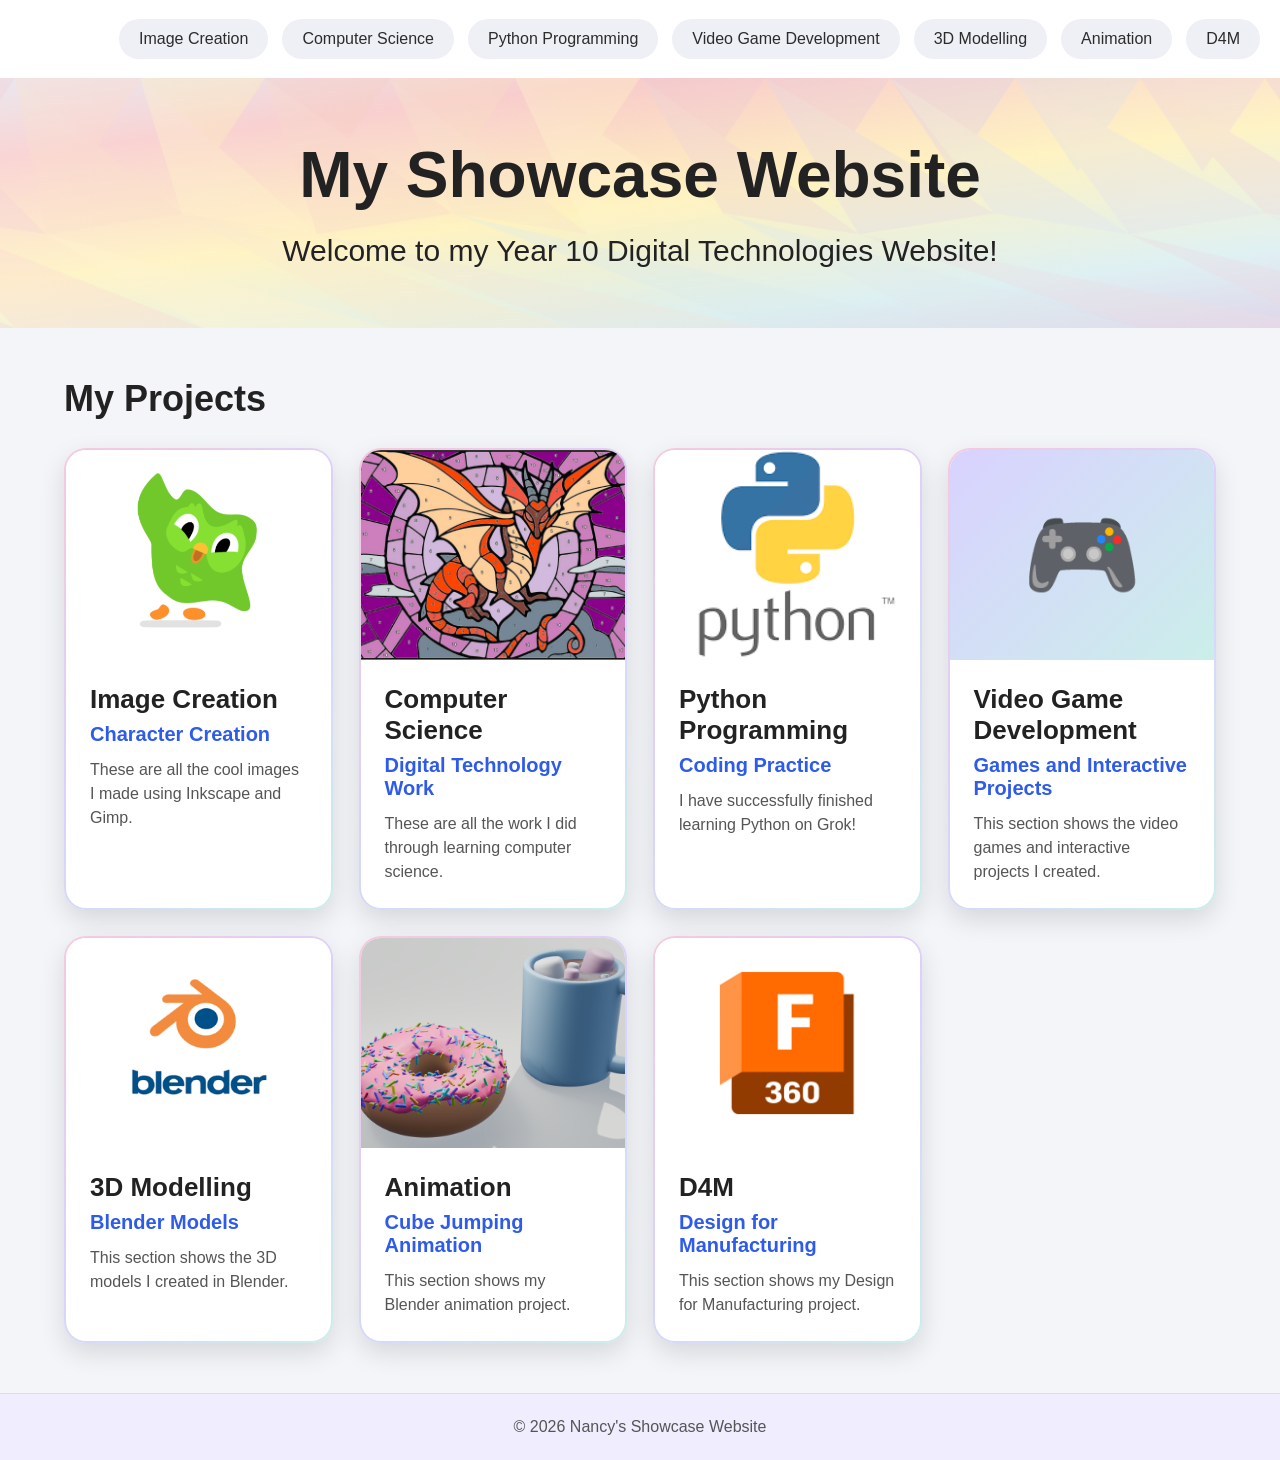
==== index.html @ dcf80131 "Add video game development section" ====
<!DOCTYPE html>
<html lang="en">
<head>
  <meta charset="UTF-8" />
  <meta name="viewport" content="width=device-width, initial-scale=1.0" />
  <title>Nancy's Showcase Website</title>
  <link rel="stylesheet" href="style.css?v=20260922-2" />
</head>
<body>

<header class="site-header">
  <a class="logo" href="index.html"> </a>

  <nav class="navbar" id="navbar"></nav>
</header>

<section class="hero">
  <h1>My Showcase Website</h1>
  <p>Welcome to my Year 10 Digital Technologies Website!</p>
</section>

<main class="container">
  <h2>My Projects</h2>

  <section class="showcase-grid" id="showcaseGrid"></section>
</main>

<footer>
  <p>© 2026 Nancy's Showcase Website</p>
</footer>

<script src="data.js?v=20260922-2"></script>
<script src="script.js?v=20260922-2"></script>
</body>
</html>
---- style.css ----
* {
  margin: 0;
  padding: 0;
  box-sizing: border-box;
}

body {
  font-family: Arial, "Microsoft YaHei", sans-serif;
  background: #f3f5f9;
  color: #222;
}

/* Header */
.site-header {
  height: 78px;
  background: white;
  padding: 0 36px;
  display: flex;
  align-items: center;
  justify-content: space-between;
}

.logo {
  text-decoration: none;
  font-size: 32px;
  font-weight: 800;
  color: #2f5bea;
}

.site-header {
  display: flex;
  justify-content: flex-end;
  padding: 20px;
}

.navbar {
  display: flex;
  flex-wrap: wrap;
  gap: 14px;
  justify-content: flex-end;
}

.navbar a {
  text-decoration: none;
  color: #2c2c2c;
  background: #eef0f6;
  border: 2px solid transparent;

  padding: 9px 18px;
  border-radius: 30px;

  font-size: 16px;
  font-weight: 500;
  transition: 0.3s;
  white-space: nowrap;
}

.navbar a:hover {
  background: #f0edff;
  color: #2c2c2c;
}

.navbar a[href="index.html"] {
  background:
    linear-gradient(white, white) padding-box,
    linear-gradient(90deg, #f7c8dc, #fff3b5, #cbeeea, #d9d2ff) border-box;
  border: 2px solid transparent;
}

.navbar a[href="index.html"]:hover {
  background:
    linear-gradient(#f0edff, #f0edff) padding-box,
    linear-gradient(90deg, #f7c8dc, #fff3b5, #cbeeea, #d9d2ff) border-box;
}

/* Hero */
.hero {
  padding: 60px 20px;   /* 上下缩小 */
  background-image: url("images/Website Header.png");
  background-size: cover;
  background-position: center;

  display: flex;
  flex-direction: column;
  justify-content: center;
  align-items: center;
}

.hero h1 {
  font-size: 64px;
  margin-bottom: 22px;
}

.hero p {
  font-size: 30px;
}

/* Home */
.container {
  width: 90%;
  max-width: 1200px;
  margin: 50px auto;
}

.container h2 {
  font-size: 36px;
  margin-bottom: 28px;
}

.showcase-grid {
  display: grid;
  grid-template-columns: repeat(auto-fit, minmax(260px, 1fr));
  gap: 26px;
}

.showcase-card {
  background:
    linear-gradient(white, white) padding-box,
    linear-gradient(135deg, #f6c9dd, #d9d2ff, #cbeeea) border-box;
  border: 2px solid transparent;
  border-radius: 22px;
  overflow: hidden;
  text-decoration: none;
  color: #222;
  box-shadow: 0 10px 26px rgba(0,0,0,0.12);
  transition: 0.3s;
}

.showcase-card:hover {
  transform: translateY(-8px);
}

.card-image {
  height: 210px;
  overflow: hidden;
  background: #ddd;
}

.card-image img {
  width: 100%;
  height: 100%;
  object-fit: cover;
}

.card-icon {
  font-size: 96px;
  line-height: 1;
}

.project-video-game-development .card-image {
  background: linear-gradient(135deg, #d9d2ff, #cbeeea);
  display: flex;
  align-items: center;
  justify-content: center;
}

.project-3d-modelling .card-image,
.project-design-for-manufacturing .card-image {
  background: white;
  padding: 26px;
}

.project-3d-modelling .card-image img,
.project-design-for-manufacturing .card-image img {
  object-fit: contain;
}

.card-content {
  padding: 24px;
}

.card-content h3 {
  font-size: 26px;
  margin-bottom: 8px;
}

.card-content h4 {
  color: #2f5bea;
  font-size: 20px;
  margin-bottom: 12px;
}

.card-content p {
  font-size: 16px;
  line-height: 1.5;
  color: #555;
}

/* Detail page */
.detail-container {
  width: 90%;
  max-width: 1200px;
  margin: 42px auto;
}

/* 图片在上 文字在下 卡片 */

.detail-vertical-card {
  max-width: 700px;
  margin: 30px auto;
  border-radius: 24px;
  overflow: hidden;
  background: white;
  box-shadow: 0 10px 28px rgba(0,0,0,0.12);
}

.detail-top-image {
  height: 260px;
  background: #f3f4f6;
  display: flex;
  align-items: center;
  justify-content: center;
}

.detail-top-image img,
.detail-top-image video,
.detail-top-image iframe {
  width: 100%;
  height: 100%;
  object-fit: contain;
}

.detail-top-image iframe {
  border: 0;
}

.project-notice {
  box-sizing: border-box;
  width: 100%;
  height: 100%;
  padding: 30px;
  background: linear-gradient(135deg, #d9d2ff, #cbeeea);
  display: flex;
  flex-direction: column;
  align-items: center;
  justify-content: center;
  gap: 16px;
  text-align: center;
}

.project-notice-icon {
  font-size: 64px;
}

.project-notice p {
  max-width: 430px;
  margin: 0;
  color: #333;
  font-size: 18px;
  line-height: 1.5;
}

.detail-top-image video {
  background: #000;
}

.project-3d-modelling .detail-top-image img {
  object-fit: cover;
}

.detail-bottom-text {
  padding: 30px;
}

.detail-bottom-text h2 {
  font-size: 28px;
  margin-bottom: 8px;
}

.detail-bottom-text h3 {
  font-size: 20px;
  color: #2f5bea;
  margin-bottom: 12px;
}

.detail-bottom-text p {
  font-size: 16px;
  color: #555;
  line-height: 1.5;
}

.back-button {
  display: inline-block;
  padding: 12px 24px;
  background: #2f5bea;
  color: white;
  text-decoration: none;
  border-radius: 24px;
}

footer {
  text-align: center;
   background: #f0edff;
  color: #555;
  padding: 24px;
  border-top: 1px solid #ddd;
}

/* Mobile */
@media (max-width: 900px) {
  .site-header {
    height: auto;
    padding: 18px;
    flex-direction: column;
    gap: 16px;
  }

  .logo {
    font-size: 28px;
  }

  .navbar {
    justify-content: center;
  }

  .navbar a {
    font-size: 18px;
  }

  .hero h1 {
    font-size: 42px;
  }

  .hero p {
    font-size: 22px;
  }
}
.detail-page-title {
  padding: 40px;
  border-radius: 24px;
  margin-bottom: 30px;

  background-image: url("images/Website Header.png");  /* 你的banner */
  background-size: cover;
  background-position: center;
  background-repeat: no-repeat;
  backdrop-filter: blur(6px);
  box-shadow: 0 10px 28px rgba(0,0,0,0.1);
}

.detail-page-title h1 {
  font-size: 44px;
  margin-bottom: 10px;
  color: #222;
}

.detail-page-title p {
  font-size: 20px;
  color: #555;
  line-height: 1.5;
}
.detail-grid {
  display: grid;
  grid-template-columns: repeat(auto-fit, minmax(280px, 1fr));
  gap: 26px;
  margin-top: 30px;
}
.detail-vertical-card {
  width: 100%;
}
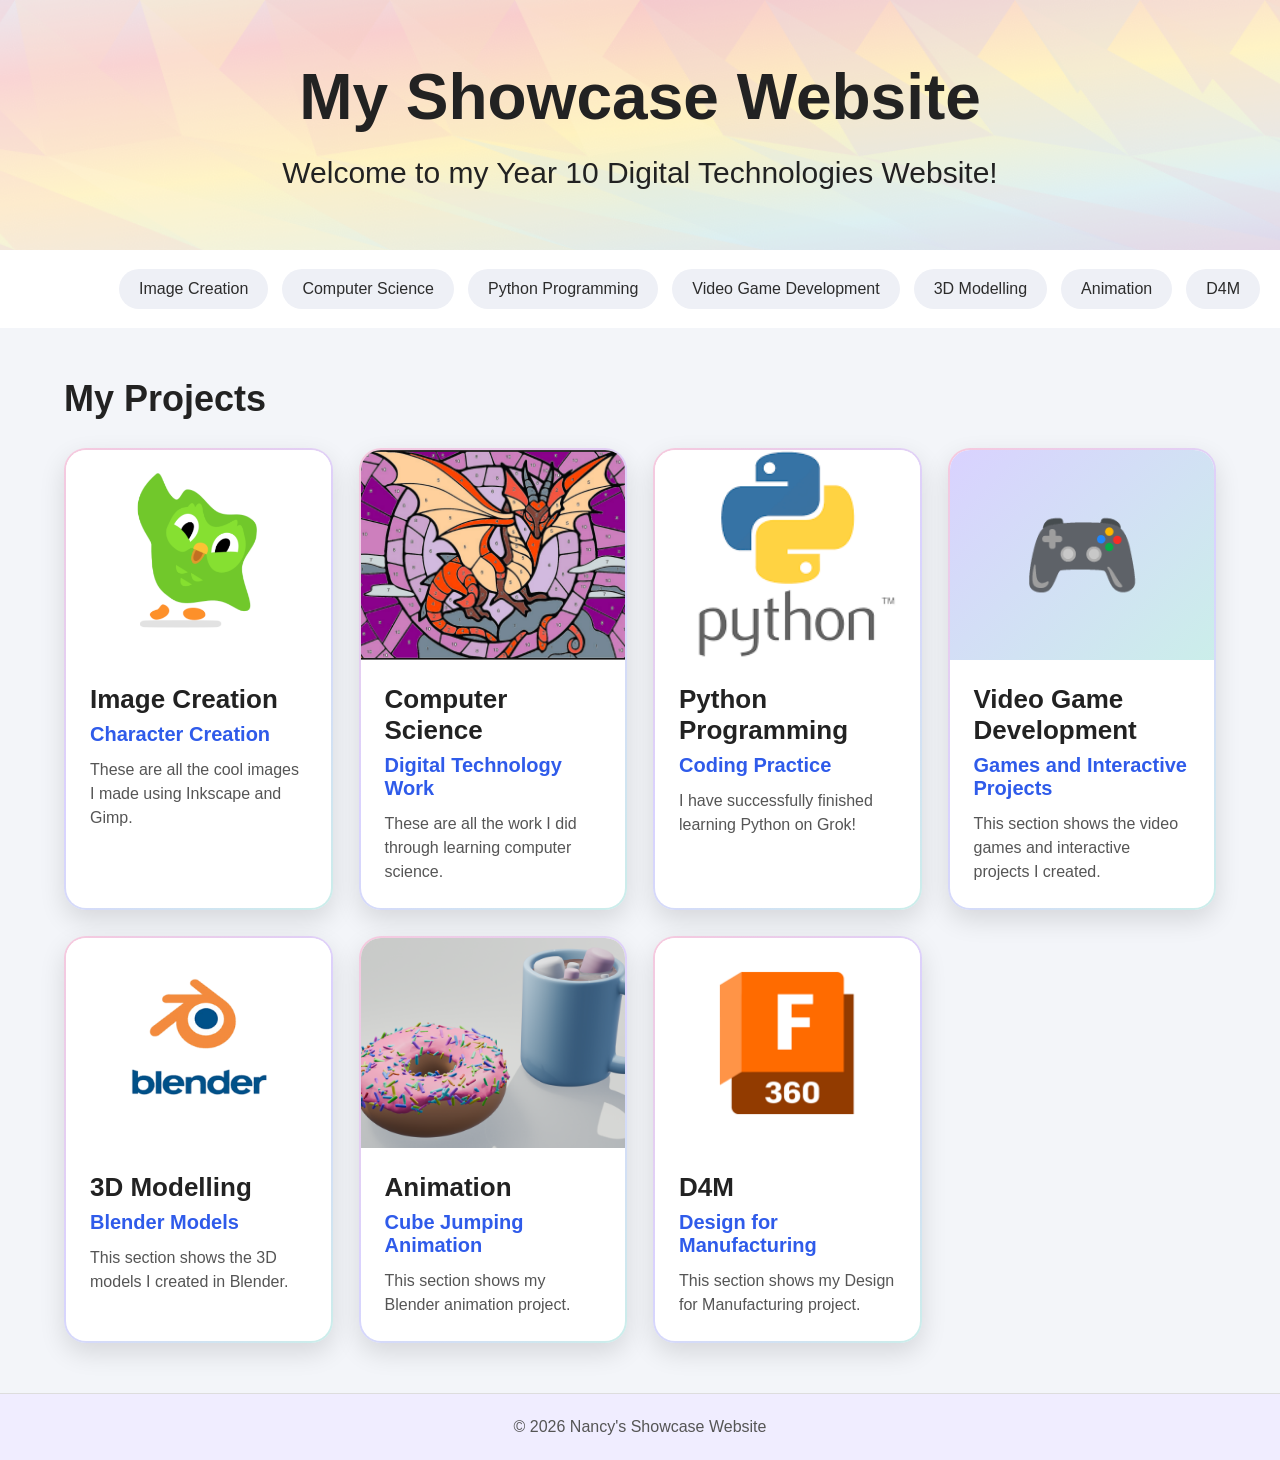
==== commit b05486f1: "Move homepage header above navigation" ====
--- a/index.html
+++ b/index.html
@@ -4,20 +4,20 @@
   <meta charset="UTF-8" />
   <meta name="viewport" content="width=device-width, initial-scale=1.0" />
   <title>Nancy's Showcase Website</title>
-  <link rel="stylesheet" href="style.css?v=20260922-2" />
+  <link rel="stylesheet" href="style.css?v=20260922-3" />
 </head>
 <body>
+
+<section class="hero">
+  <h1>My Showcase Website</h1>
+  <p>Welcome to my Year 10 Digital Technologies Website!</p>
+</section>
 
 <header class="site-header">
   <a class="logo" href="index.html"> </a>
 
   <nav class="navbar" id="navbar"></nav>
 </header>
-
-<section class="hero">
-  <h1>My Showcase Website</h1>
-  <p>Welcome to my Year 10 Digital Technologies Website!</p>
-</section>
 
 <main class="container">
   <h2>My Projects</h2>
@@ -29,7 +29,7 @@
   <p>© 2026 Nancy's Showcase Website</p>
 </footer>
 
-<script src="data.js?v=20260922-2"></script>
-<script src="script.js?v=20260922-2"></script>
+<script src="data.js?v=20260922-3"></script>
+<script src="script.js?v=20260922-3"></script>
 </body>
 </html>
--- a/style.css
+++ b/style.css
@@ -279,6 +279,23 @@
   line-height: 1.5;
 }
 
+.project-link {
+  display: inline-block;
+  margin-top: 16px;
+  padding: 11px 20px;
+  border-radius: 999px;
+  background: #fa5c5c;
+  color: white;
+  font-weight: 700;
+  text-decoration: none;
+  transition: transform 0.2s ease, box-shadow 0.2s ease;
+}
+
+.project-link:hover {
+  transform: translateY(-2px);
+  box-shadow: 0 8px 18px rgba(250, 92, 92, 0.28);
+}
+
 .back-button {
   display: inline-block;
   padding: 12px 24px;
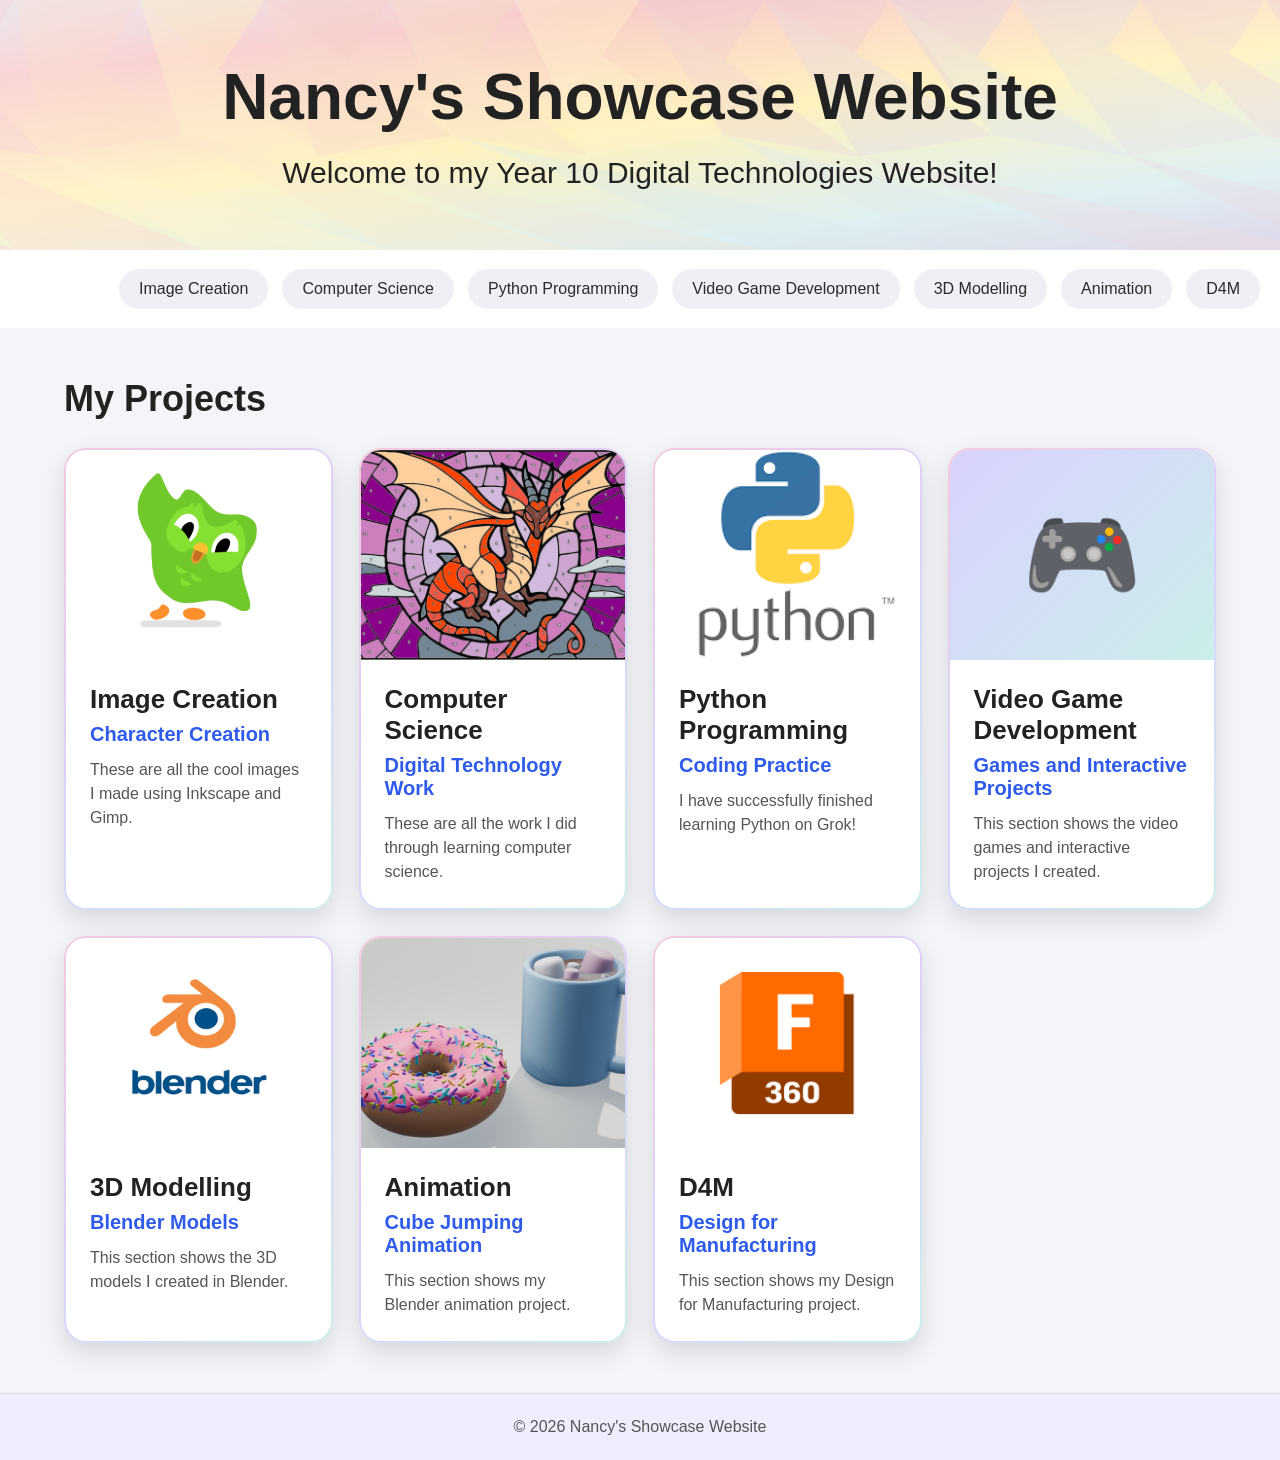
==== commit a96f200e: "Rename showcase website header" ====
--- a/index.html
+++ b/index.html
@@ -9,7 +9,7 @@
 <body>
 
 <section class="hero">
-  <h1>My Showcase Website</h1>
+  <h1>Nancy's Showcase Website</h1>
   <p>Welcome to my Year 10 Digital Technologies Website!</p>
 </section>
 
@@ -30,6 +30,6 @@
 </footer>
 
 <script src="data.js?v=20260922-3"></script>
-<script src="script.js?v=20260922-3"></script>
+<script src="script.js?v=20260924-1"></script>
 </body>
 </html>
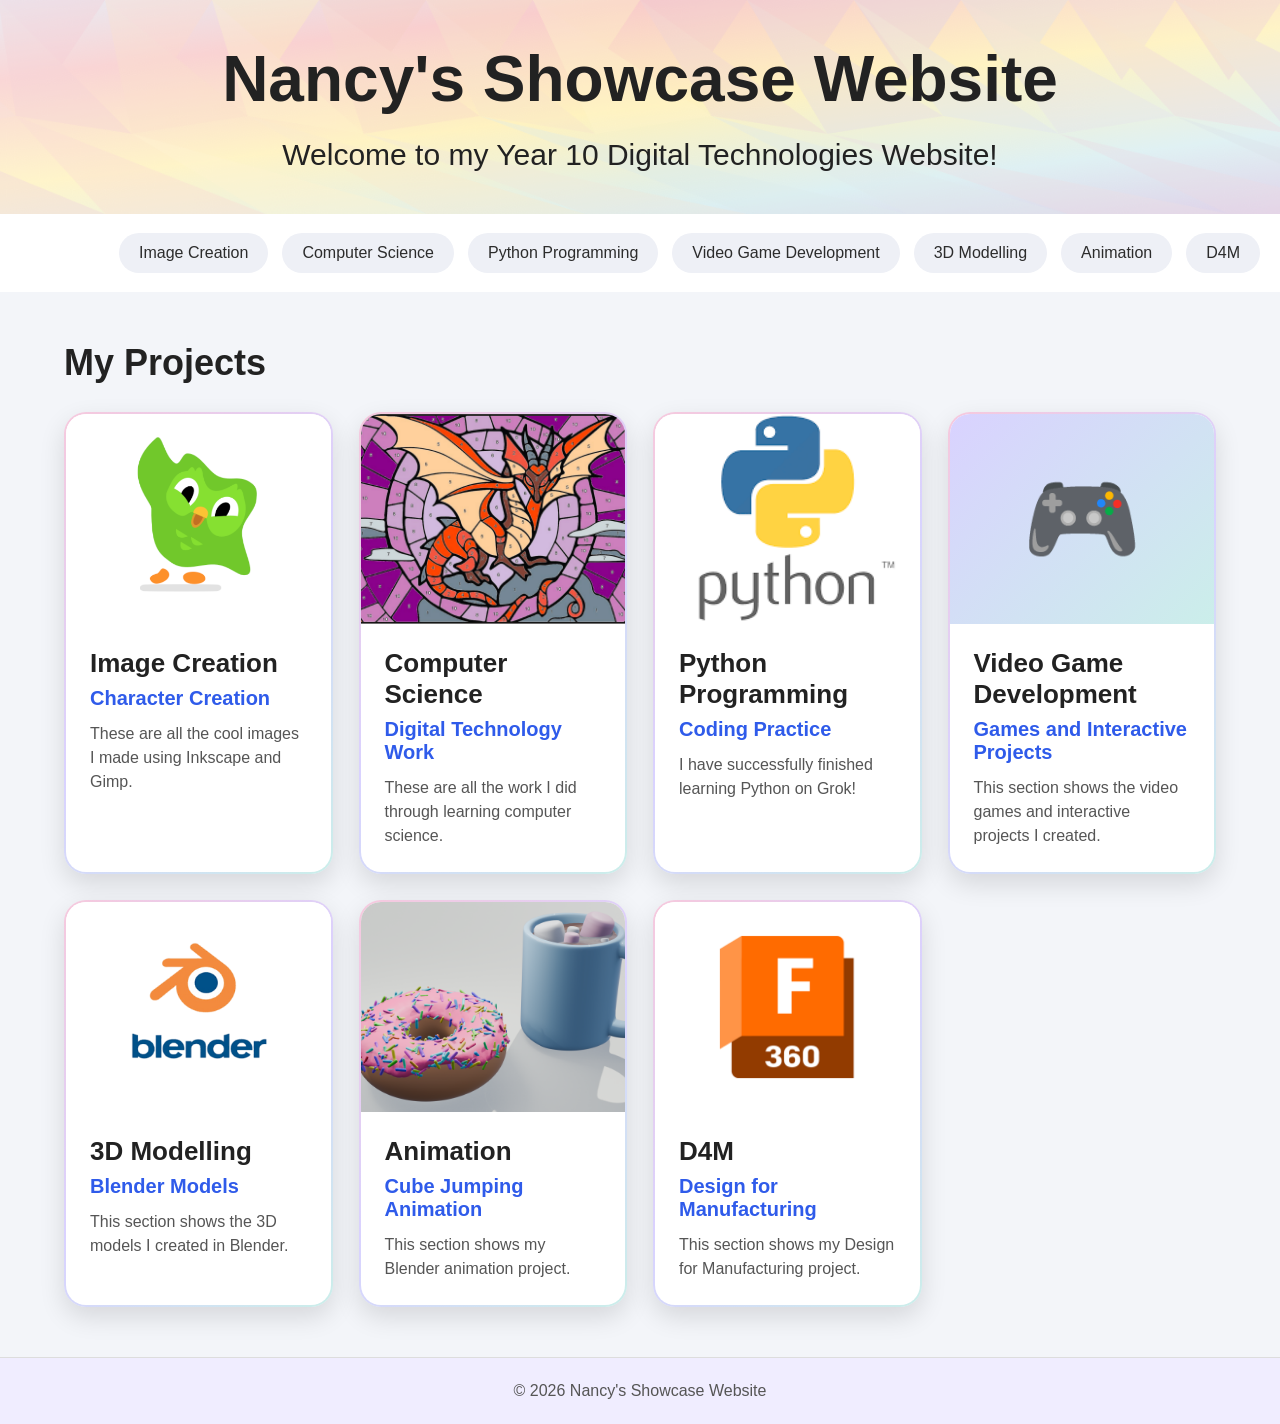
==== commit 2c233876: "Reduce showcase header height" ====
--- a/index.html
+++ b/index.html
@@ -4,7 +4,7 @@
   <meta charset="UTF-8" />
   <meta name="viewport" content="width=device-width, initial-scale=1.0" />
   <title>Nancy's Showcase Website</title>
-  <link rel="stylesheet" href="style.css?v=20260922-3" />
+  <link rel="stylesheet" href="style.css?v=20260924-2" />
 </head>
 <body>
 
--- a/style.css
+++ b/style.css
@@ -75,7 +75,7 @@
 
 /* Hero */
 .hero {
-  padding: 60px 20px;   /* 上下缩小 */
+  padding: 42px 20px;
   background-image: url("images/Website Header.png");
   background-size: cover;
   background-position: center;
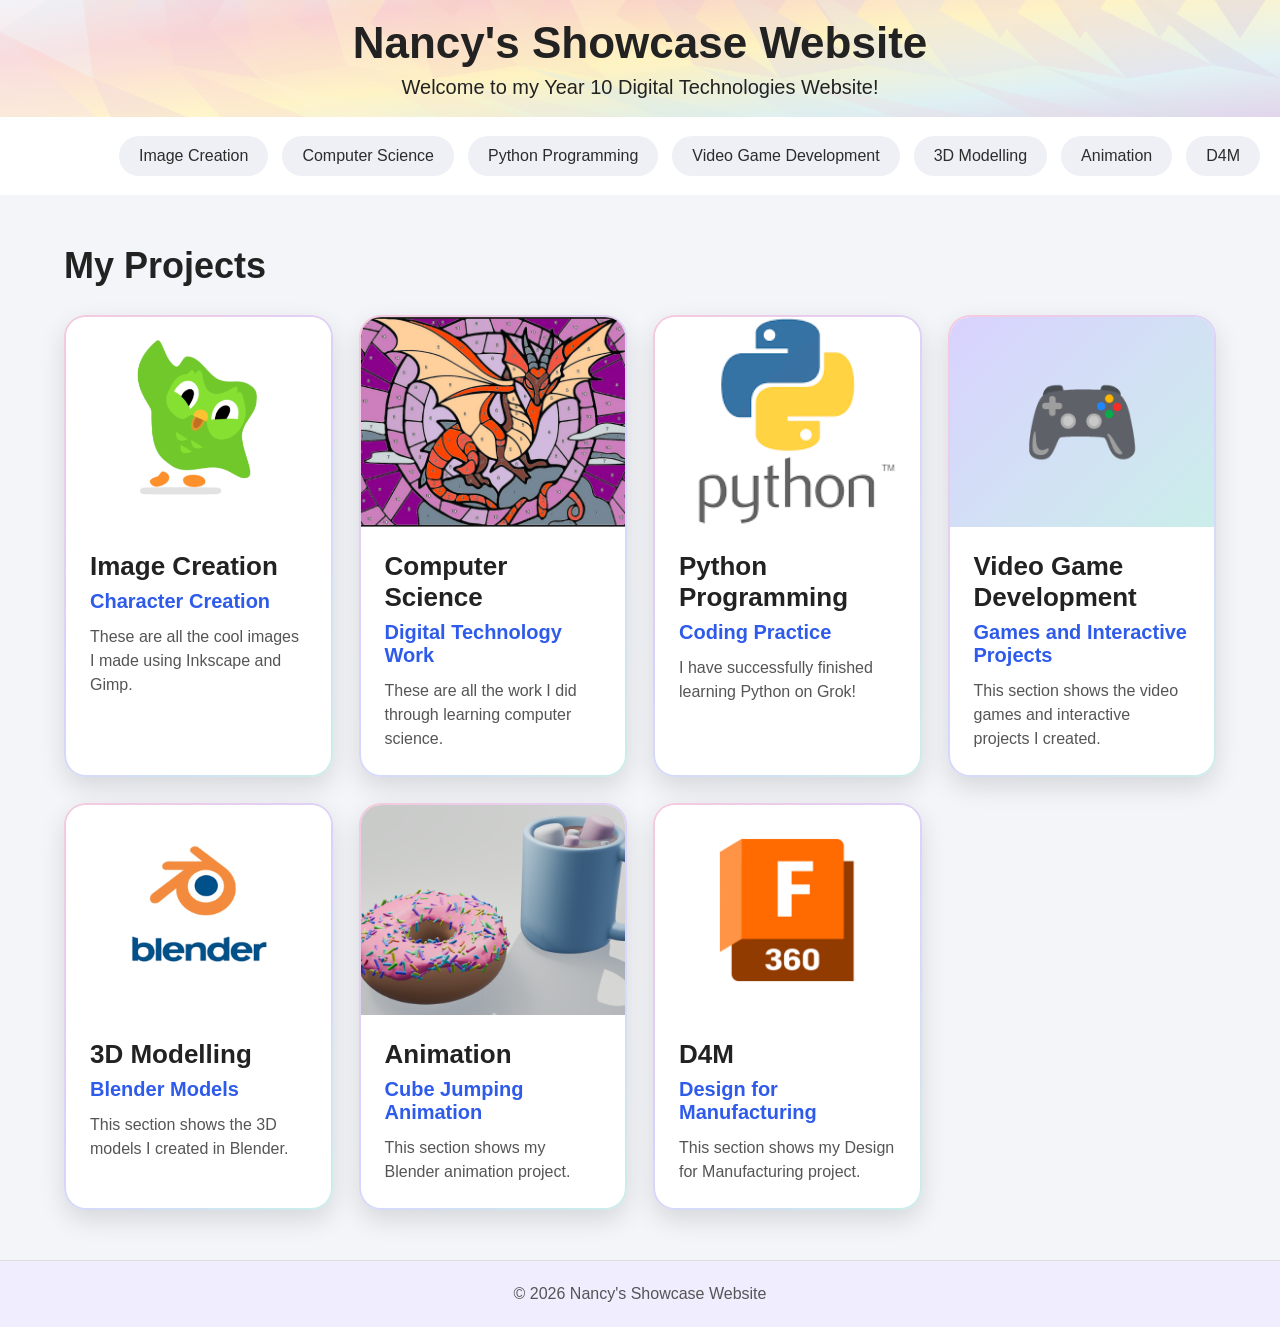
==== commit 9d7186bc: "Make showcase header compact" ====
--- a/index.html
+++ b/index.html
@@ -4,7 +4,7 @@
   <meta charset="UTF-8" />
   <meta name="viewport" content="width=device-width, initial-scale=1.0" />
   <title>Nancy's Showcase Website</title>
-  <link rel="stylesheet" href="style.css?v=20260924-2" />
+  <link rel="stylesheet" href="style.css?v=20260924-3" />
 </head>
 <body>
 
--- a/style.css
+++ b/style.css
@@ -75,7 +75,7 @@
 
 /* Hero */
 .hero {
-  padding: 42px 20px;
+  padding: 18px 20px;
   background-image: url("images/Website Header.png");
   background-size: cover;
   background-position: center;
@@ -87,12 +87,12 @@
 }
 
 .hero h1 {
-  font-size: 64px;
-  margin-bottom: 22px;
+  font-size: 44px;
+  margin-bottom: 8px;
 }
 
 .hero p {
-  font-size: 30px;
+  font-size: 20px;
 }
 
 /* Home */
@@ -334,12 +334,16 @@
     font-size: 18px;
   }
 
+  .hero {
+    padding: 16px;
+  }
+
   .hero h1 {
-    font-size: 42px;
+    font-size: 34px;
   }
 
   .hero p {
-    font-size: 22px;
+    font-size: 17px;
   }
 }
 .detail-page-title {
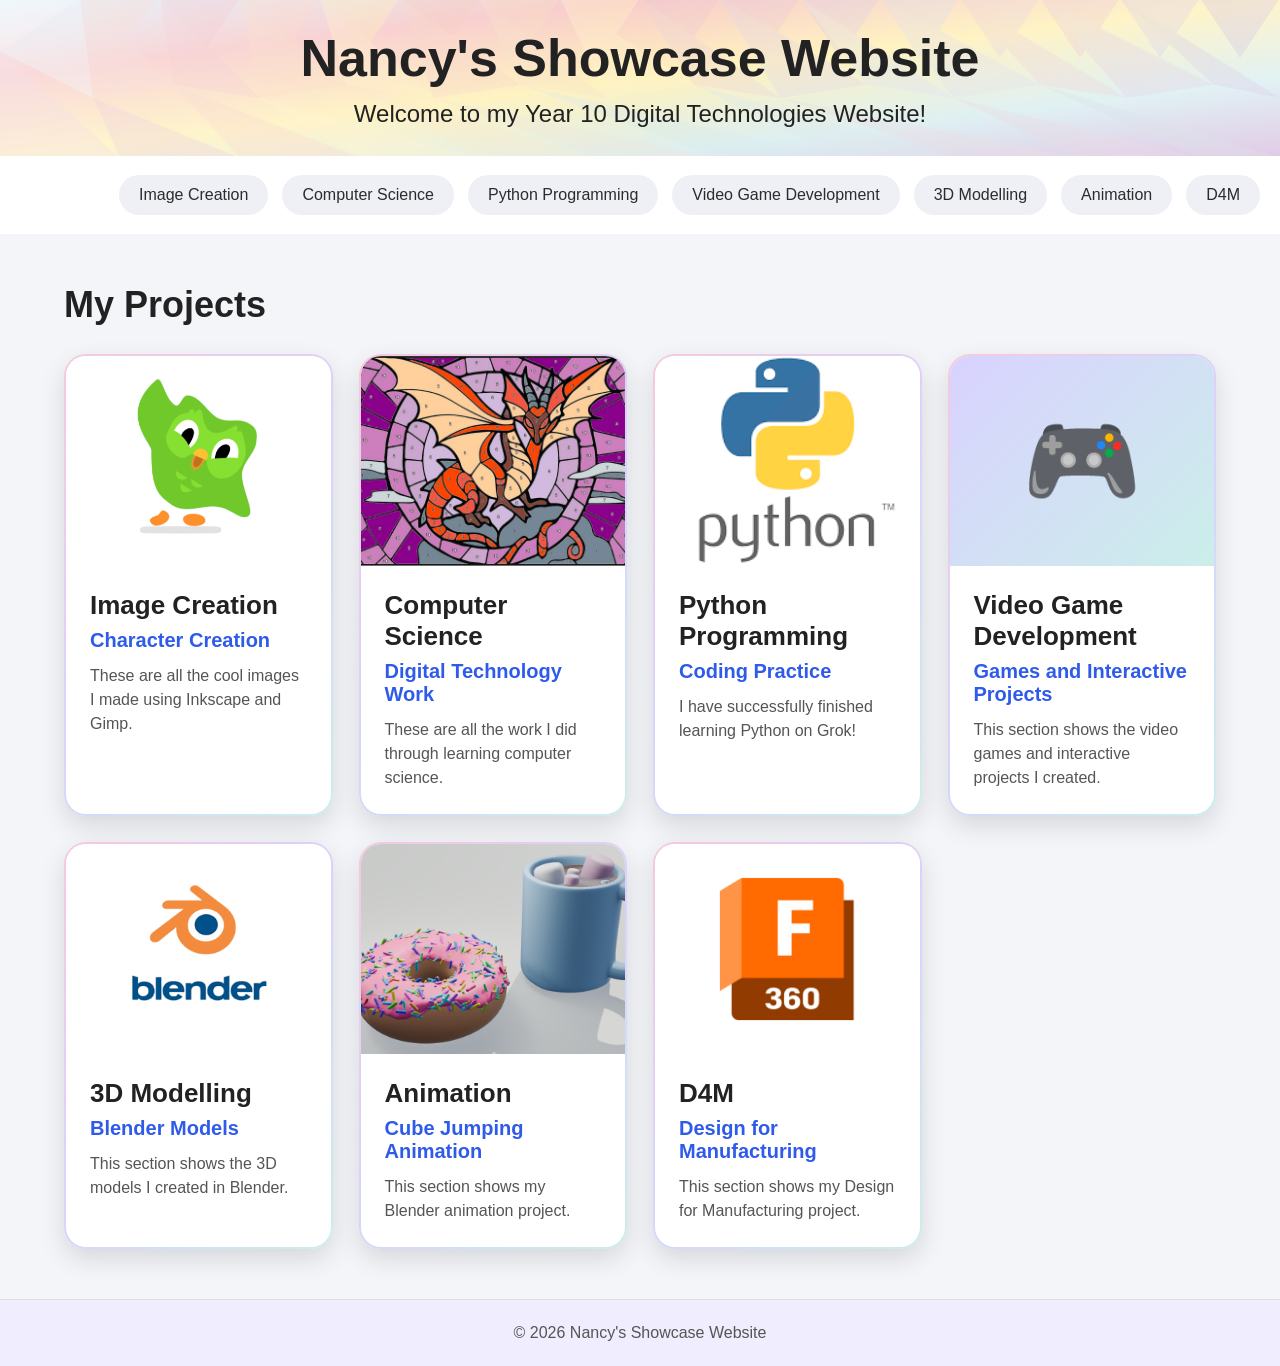
==== commit 655ee46c: "Balance showcase header size" ====
--- a/index.html
+++ b/index.html
@@ -4,7 +4,7 @@
   <meta charset="UTF-8" />
   <meta name="viewport" content="width=device-width, initial-scale=1.0" />
   <title>Nancy's Showcase Website</title>
-  <link rel="stylesheet" href="style.css?v=20260924-3" />
+  <link rel="stylesheet" href="style.css?v=20260924-4" />
 </head>
 <body>
 
--- a/style.css
+++ b/style.css
@@ -75,7 +75,7 @@
 
 /* Hero */
 .hero {
-  padding: 18px 20px;
+  padding: 28px 20px;
   background-image: url("images/Website Header.png");
   background-size: cover;
   background-position: center;
@@ -87,12 +87,12 @@
 }
 
 .hero h1 {
-  font-size: 44px;
-  margin-bottom: 8px;
+  font-size: 52px;
+  margin-bottom: 12px;
 }
 
 .hero p {
-  font-size: 20px;
+  font-size: 24px;
 }
 
 /* Home */
@@ -335,15 +335,15 @@
   }
 
   .hero {
-    padding: 16px;
+    padding: 22px 16px;
   }
 
   .hero h1 {
-    font-size: 34px;
+    font-size: 38px;
   }
 
   .hero p {
-    font-size: 17px;
+    font-size: 19px;
   }
 }
 .detail-page-title {
